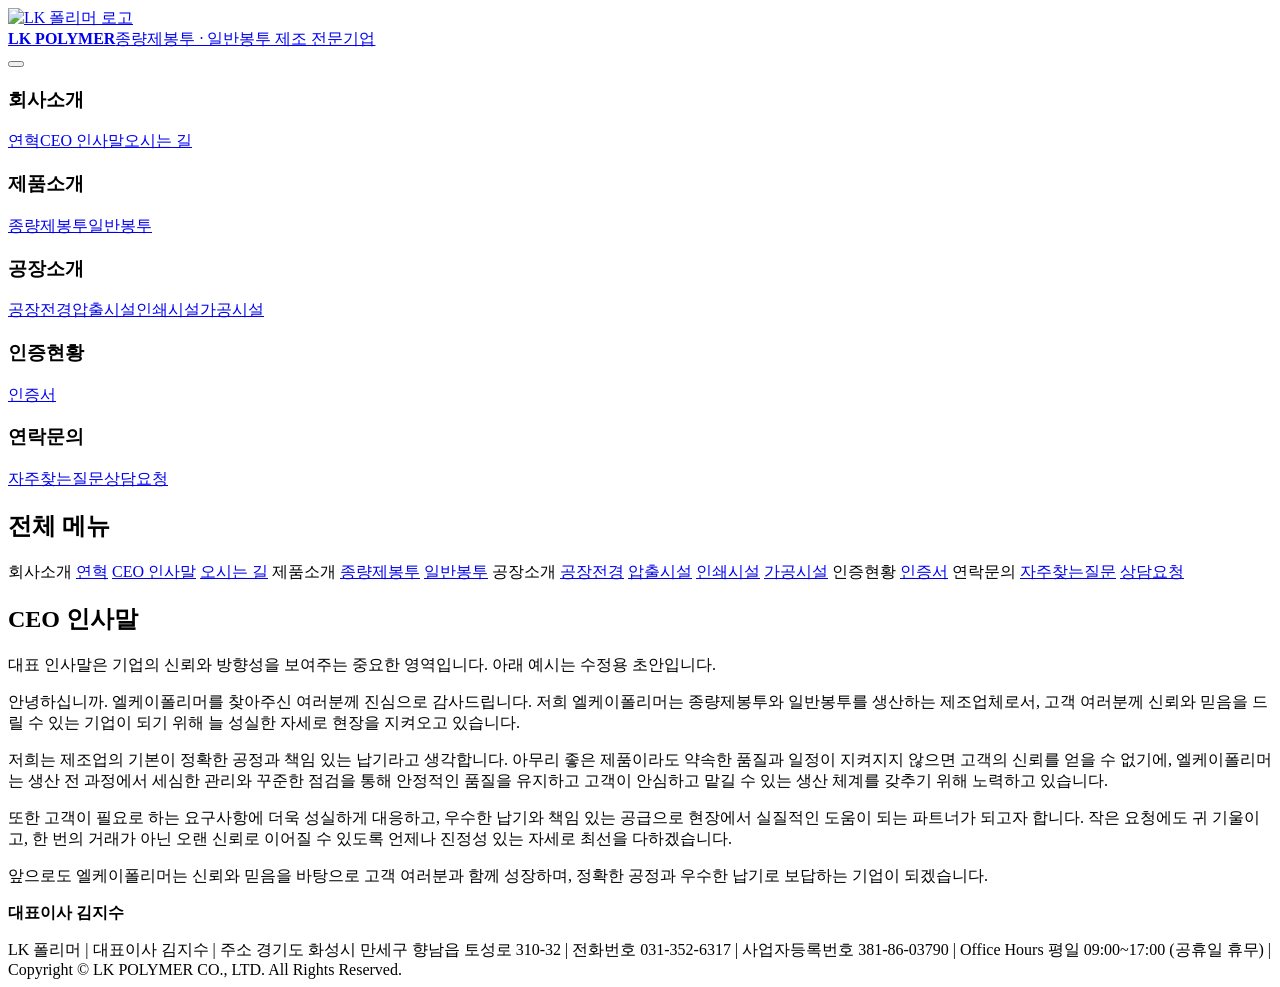
==== about-ceo.html @ d688c59d "Add files via upload" ====
﻿<!DOCTYPE html>
<html lang="ko">
<head>
  <meta charset="UTF-8">
  <meta name="viewport" content="width=device-width, initial-scale=1.0">
  <title>회사소개 - CEO 인사말 | LK 폴리머</title>
  <link rel="stylesheet" href="assets/css/style.css">
</head>
<body data-page="aboutCeo">
  <div class="site-shell">
    <header class="header-wrap">
      <div class="header-inner">
        <a class="brand" href="index.html"><img src="assets/images/logo.png" alt="LK 폴리머 로고"><div class="brand-copy"><strong data-text-key="brandName">LK POLYMER</strong><span data-text-key="brandTagline">종량제봉투 · 일반봉투 제조 전문기업</span></div></a>
        <button class="menu-toggle" type="button" aria-label="전체 메뉴 열기" aria-expanded="false" data-menu-toggle><span></span></button>
      </div>
      <nav class="global-nav" data-global-menu><div class="global-nav-panel"><div class="menu-grid">
        <div class="menu-group"><h3 data-text-key="menuAbout">회사소개</h3><a href="about-history.html" data-text-key="menuAboutHistory">연혁</a><a href="about-ceo.html" data-text-key="menuAboutCeo">CEO 인사말</a><a href="about-location.html" data-text-key="menuAboutLocation">오시는 길</a></div>
        <div class="menu-group"><h3 data-text-key="menuProducts">제품소개</h3><a href="products-paybag.html" data-text-key="menuProductsPaybag">종량제봉투</a><a href="products-general.html" data-text-key="menuProductsGeneral">일반봉투</a></div>
        <div class="menu-group"><h3 data-text-key="menuFactory">공장소개</h3><a href="factory-overview.html" data-text-key="menuFactoryOverview">공장전경</a><a href="factory-extrusion.html" data-text-key="menuFactoryExtrusion">압출시설</a><a href="factory-printing.html" data-text-key="menuFactoryPrinting">인쇄시설</a><a href="factory-processing.html" data-text-key="menuFactoryProcessing">가공시설</a></div>
        <div class="menu-group"><h3 data-text-key="menuCertification">인증현황</h3><a href="certification.html" data-text-key="menuCertificationDoc">인증서</a></div>
        <div class="menu-group"><h3 data-text-key="menuContact">연락문의</h3><a href="contact-faq.html" data-text-key="menuContactFaq">자주찾는질문</a><a href="contact-request.html" data-text-key="menuContactRequest">상담요청</a></div>
      </div></div></nav>
    </header>
    <main class="main-layout">
      <aside class="side-nav">
        <h2>전체 메뉴</h2>
        <span class="side-group-title">회사소개</span>
        <a href="about-history.html">연혁</a>
        <a class="is-active" href="about-ceo.html">CEO 인사말</a>
        <a href="about-location.html">오시는 길</a>
        <span class="side-group-title">제품소개</span>
        <a href="products-paybag.html">종량제봉투</a>
        <a href="products-general.html">일반봉투</a>
        <span class="side-group-title">공장소개</span>
        <a href="factory-overview.html">공장전경</a>
        <a href="factory-extrusion.html">압출시설</a>
        <a href="factory-printing.html">인쇄시설</a>
        <a href="factory-processing.html">가공시설</a>
        <span class="side-group-title">인증현황</span>
        <a href="certification.html">인증서</a>
        <span class="side-group-title">연락문의</span>
        <a href="contact-faq.html">자주찾는질문</a>
        <a href="contact-request.html">상담요청</a>
      </aside>
      <section class="content-panel">
        <h1 data-text-key="title">CEO 인사말</h1>
        <p class="lead" data-text-key="lead">대표 인사말은 기업의 신뢰와 방향성을 보여주는 중요한 영역입니다. 아래 예시는 수정용 초안입니다.</p>
        <div class="section-block">
          <p>
            안녕하십니까. 엘케이폴리머를 찾아주신 여러분께 진심으로 감사드립니다.
            저희 엘케이폴리머는 종량제봉투와 일반봉투를 생산하는 제조업체로서,
            고객 여러분께 신뢰와 믿음을 드릴 수 있는 기업이 되기 위해 늘 성실한 자세로 현장을 지켜오고 있습니다.
          </p>
          <p>
            저희는 제조업의 기본이 정확한 공정과 책임 있는 납기라고 생각합니다.
            아무리 좋은 제품이라도 약속한 품질과 일정이 지켜지지 않으면 고객의 신뢰를 얻을 수 없기에,
            엘케이폴리머는 생산 전 과정에서 세심한 관리와 꾸준한 점검을 통해 안정적인 품질을 유지하고
            고객이 안심하고 맡길 수 있는 생산 체계를 갖추기 위해 노력하고 있습니다.
          </p>
          <p>
            또한 고객이 필요로 하는 요구사항에 더욱 성실하게 대응하고,
            우수한 납기와 책임 있는 공급으로 현장에서 실질적인 도움이 되는 파트너가 되고자 합니다.
            작은 요청에도 귀 기울이고, 한 번의 거래가 아닌 오랜 신뢰로 이어질 수 있도록
            언제나 진정성 있는 자세로 최선을 다하겠습니다.
          </p>
          <p>
            앞으로도 엘케이폴리머는 신뢰와 믿음을 바탕으로 고객 여러분과 함께 성장하며,
            정확한 공정과 우수한 납기로 보답하는 기업이 되겠습니다.
          </p>
          <p><strong>대표이사 김지수</strong></p>
        </div>
      </section>
    </main>
    <footer class="site-footer"><div class="footer-inner"><span data-text-key="footerLine">LK 폴리머 | 대표이사 김지수 | 주소 경기도 화성시 만세구 향남읍 토성로 310-32 | 전화번호 031-352-6317 | 사업자등록번호 381-86-03790 | Office Hours 평일 09:00~17:00 (공휴일 휴무) | Copyright © LK POLYMER CO., LTD. All Rights Reserved.</span></div></footer>
  </div>
  <script src="assets/js/content.js"></script>
  <script src="assets/js/site.js"></script>
</body>
</html>
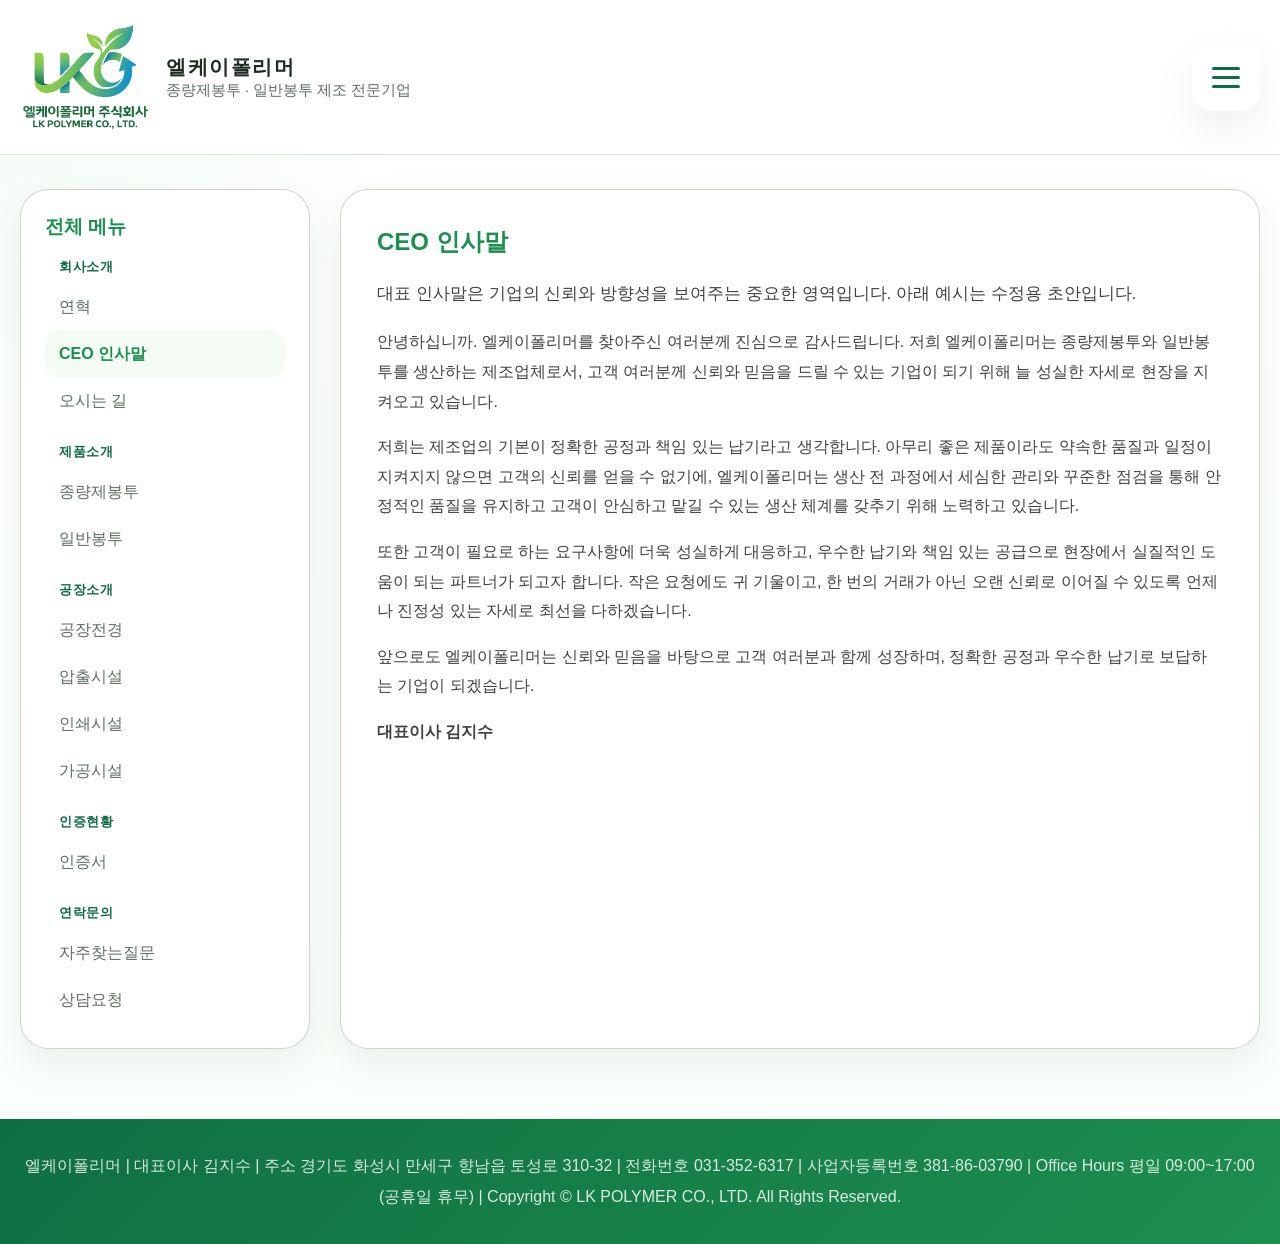
==== commit 13bf0938: "update company name to korean" ====
--- a/about-ceo.html
+++ b/about-ceo.html
@@ -1,4 +1,4 @@
-﻿<!DOCTYPE html>
+<!DOCTYPE html>
 <html lang="ko">
 <head>
   <meta charset="UTF-8">
@@ -10,7 +10,7 @@
   <div class="site-shell">
     <header class="header-wrap">
       <div class="header-inner">
-        <a class="brand" href="index.html"><img src="assets/images/logo.png" alt="LK 폴리머 로고"><div class="brand-copy"><strong data-text-key="brandName">LK POLYMER</strong><span data-text-key="brandTagline">종량제봉투 · 일반봉투 제조 전문기업</span></div></a>
+        <a class="brand" href="index.html"><img src="assets/images/logo.png" alt="LK 폴리머 로고"><div class="brand-copy"><strong data-text-key="brandName">엘케이폴리머</strong><span data-text-key="brandTagline">종량제봉투 · 일반봉투 제조 전문기업</span></div></a>
         <button class="menu-toggle" type="button" aria-label="전체 메뉴 열기" aria-expanded="false" data-menu-toggle><span></span></button>
       </div>
       <nav class="global-nav" data-global-menu><div class="global-nav-panel"><div class="menu-grid">
@@ -71,7 +71,7 @@
         </div>
       </section>
     </main>
-    <footer class="site-footer"><div class="footer-inner"><span data-text-key="footerLine">LK 폴리머 | 대표이사 김지수 | 주소 경기도 화성시 만세구 향남읍 토성로 310-32 | 전화번호 031-352-6317 | 사업자등록번호 381-86-03790 | Office Hours 평일 09:00~17:00 (공휴일 휴무) | Copyright © LK POLYMER CO., LTD. All Rights Reserved.</span></div></footer>
+    <footer class="site-footer"><div class="footer-inner"><span data-text-key="footerLine">엘케이폴리머 | 대표이사 김지수 | 주소 경기도 화성시 만세구 향남읍 토성로 310-32 | 전화번호 031-352-6317 | 사업자등록번호 381-86-03790 | Office Hours 평일 09:00~17:00 (공휴일 휴무) | Copyright © LK POLYMER CO., LTD. All Rights Reserved.</span></div></footer>
   </div>
   <script src="assets/js/content.js"></script>
   <script src="assets/js/site.js"></script>
--- a/assets/css/style.css
+++ b/assets/css/style.css
@@ -0,0 +1,750 @@
+:root {
+  --page-bg: #ffffff;
+  --panel-bg: #ffffff;
+  --panel-soft: #f4fbf4;
+  --text: #1f2b21;
+  --muted: #5c6f61;
+  --line: #d4e7d7;
+  --brand: #4fbf62;
+  --brand-strong: #1d8f4f;
+  --brand-deep: #0b6d43;
+  --accent: #37b0d5;
+  --shadow: 0 18px 40px rgba(28, 87, 49, 0.08);
+  --container: 1300px;
+}
+
+* {
+  box-sizing: border-box;
+}
+
+html {
+  scroll-behavior: smooth;
+}
+
+body {
+  margin: 0;
+  font-family: "Segoe UI", "Noto Sans KR", sans-serif;
+  color: var(--text);
+  background:
+    radial-gradient(circle at top left, rgba(79, 191, 98, 0.08), transparent 24%),
+    linear-gradient(180deg, #ffffff 0%, #fbfffb 100%);
+}
+
+a {
+  color: inherit;
+  text-decoration: none;
+}
+
+img {
+  display: block;
+  max-width: 100%;
+}
+
+button {
+  font: inherit;
+}
+
+.site-shell {
+  min-height: 100vh;
+  display: flex;
+  flex-direction: column;
+}
+
+.header-wrap {
+  position: sticky;
+  top: 0;
+  z-index: 20;
+  backdrop-filter: blur(12px);
+  background: rgba(255, 255, 255, 0.92);
+  border-bottom: 1px solid rgba(212, 231, 215, 0.95);
+}
+
+.header-inner {
+  width: min(calc(100% - 40px), var(--container));
+  margin: 0 auto;
+  display: flex;
+  align-items: center;
+  justify-content: space-between;
+  padding: 22px 0;
+}
+
+.brand {
+  display: inline-flex;
+  align-items: center;
+  gap: 14px;
+}
+
+.brand img {
+  width: 132px;
+  height: auto;
+}
+
+.brand-copy strong {
+  display: block;
+  font-size: 1.25rem;
+  letter-spacing: 0.08em;
+}
+
+.brand-copy span {
+  color: var(--muted);
+  font-size: 0.92rem;
+}
+
+.menu-toggle {
+  border: 0;
+  width: 68px;
+  height: 68px;
+  border-radius: 20px;
+  background: var(--panel-bg);
+  box-shadow: var(--shadow);
+  display: inline-flex;
+  align-items: center;
+  justify-content: center;
+  cursor: pointer;
+}
+
+.menu-toggle span,
+.menu-toggle span::before,
+.menu-toggle span::after {
+  display: block;
+  width: 28px;
+  height: 3px;
+  border-radius: 2px;
+  background: var(--brand-deep);
+  position: relative;
+  transition: transform 0.2s ease, opacity 0.2s ease;
+  content: "";
+}
+
+.menu-toggle span::before {
+  position: absolute;
+  top: -9px;
+}
+
+.menu-toggle span::after {
+  position: absolute;
+  top: 9px;
+}
+
+.menu-toggle[aria-expanded="true"] span {
+  background: transparent;
+}
+
+.menu-toggle[aria-expanded="true"] span::before {
+  transform: translateY(9px) rotate(45deg);
+}
+
+.menu-toggle[aria-expanded="true"] span::after {
+  transform: translateY(-9px) rotate(-45deg);
+}
+
+.global-nav {
+  width: min(calc(100% - 40px), var(--container));
+  margin: 0 auto;
+  max-height: 0;
+  overflow: hidden;
+  transition: max-height 0.28s ease;
+}
+
+.global-nav.is-open {
+  max-height: 480px;
+}
+
+.global-nav-panel {
+  margin: 0 0 22px;
+  padding: 26px 28px;
+  background: rgba(255, 255, 255, 0.96);
+  border: 1px solid var(--line);
+  border-radius: 28px;
+  box-shadow: var(--shadow);
+}
+
+.menu-grid {
+  display: grid;
+  grid-template-columns: repeat(5, minmax(0, 1fr));
+  gap: 24px;
+}
+
+.menu-group h3 {
+  margin: 0 0 12px;
+  color: var(--brand-strong);
+  font-size: 1rem;
+  text-align: center;
+}
+
+.menu-group a {
+  display: block;
+  padding: 8px 0;
+  color: var(--muted);
+  text-align: center;
+}
+
+.hero {
+  width: min(calc(100% - 40px), var(--container));
+  margin: 34px auto 0;
+  padding: 52px;
+  border-radius: 36px;
+  background:
+    linear-gradient(135deg, rgba(7, 47, 27, 0.46), rgba(10, 84, 45, 0.3)),
+    linear-gradient(180deg, rgba(8, 48, 25, 0.08), rgba(8, 48, 25, 0.3)),
+    url("../images/main-hero.jpg");
+  background-size: cover;
+  background-position: center center;
+  background-repeat: no-repeat;
+  color: #ffffff;
+  border: 1px solid rgba(79, 191, 98, 0.14);
+  box-shadow: var(--shadow);
+  position: relative;
+  overflow: hidden;
+  text-align: center;
+}
+
+.hero::after {
+  content: "";
+  position: absolute;
+  inset: auto -80px -100px auto;
+  width: 280px;
+  height: 280px;
+  border-radius: 50%;
+  background: rgba(255, 255, 255, 0.06);
+}
+
+.hero p.eyebrow {
+  margin: 0 0 14px;
+  font-size: 0.92rem;
+  letter-spacing: 0.16em;
+  text-transform: uppercase;
+  color: rgba(232, 255, 236, 0.92);
+  text-shadow: 0 2px 10px rgba(0, 0, 0, 0.3);
+}
+
+.hero h1 {
+  margin: 0;
+  font-size: clamp(2.1rem, 5vw, 4rem);
+  line-height: 1.12;
+  color: #ffffff;
+  text-shadow: 0 4px 22px rgba(0, 0, 0, 0.38);
+}
+
+.hero p.description {
+  max-width: 720px;
+  margin: 22px auto 0;
+  font-size: 1.08rem;
+  line-height: 1.8;
+  color: rgba(255, 255, 255, 0.92);
+  text-shadow: 0 3px 14px rgba(0, 0, 0, 0.32);
+}
+
+.quick-links {
+  display: grid;
+  grid-template-columns: repeat(5, minmax(0, 1fr));
+  gap: 18px;
+  margin-top: 34px;
+  text-align: center;
+}
+
+.quick-links a {
+  padding: 18px 20px;
+  border-radius: 22px;
+  background: rgba(8, 45, 24, 0.22);
+  border: 1px solid rgba(255, 255, 255, 0.18);
+  backdrop-filter: blur(6px);
+}
+
+.quick-links strong {
+  display: block;
+  margin-bottom: 6px;
+  color: #ffffff;
+}
+
+.quick-links span {
+  color: rgba(240, 255, 242, 0.84);
+  font-size: 0.92rem;
+}
+
+.main-layout {
+  width: min(calc(100% - 40px), var(--container));
+  margin: 34px auto 70px;
+  display: grid;
+  grid-template-columns: 290px minmax(0, 1fr);
+  gap: 30px;
+}
+
+.side-nav,
+.content-panel,
+.info-card,
+.stats-card {
+  background: var(--panel-bg);
+  border: 1px solid rgba(215, 208, 196, 0.95);
+  border-radius: 28px;
+  box-shadow: var(--shadow);
+}
+
+.side-nav {
+  padding: 24px;
+  align-self: start;
+  position: sticky;
+  top: 118px;
+}
+
+.side-nav h2 {
+  margin: 0 0 18px;
+  font-size: 1.2rem;
+  color: var(--brand-strong);
+}
+
+.side-nav .side-group-title {
+  display: block;
+  margin: 18px 0 8px;
+  padding: 0 14px;
+  font-size: 0.84rem;
+  font-weight: 800;
+  letter-spacing: 0.04em;
+  color: var(--brand-deep);
+}
+
+.side-nav .side-group-title:first-of-type {
+  margin-top: 0;
+}
+
+.side-nav a {
+  display: block;
+  padding: 13px 14px;
+  border-radius: 16px;
+  color: var(--muted);
+  transition: background 0.2s ease, color 0.2s ease;
+}
+
+.side-nav a:hover,
+.side-nav a.is-active {
+  background: var(--panel-soft);
+  color: var(--brand-strong);
+  font-weight: 700;
+}
+
+.content-panel {
+  padding: 36px;
+}
+
+.content-panel h1,
+.content-panel h2,
+.content-panel h3 {
+  margin-top: 0;
+  color: var(--brand-strong);
+}
+
+.content-panel p,
+.content-panel li {
+  line-height: 1.85;
+  color: #414141;
+}
+
+.content-panel ul {
+  padding-left: 20px;
+}
+
+.lead {
+  font-size: 1.08rem;
+  color: var(--muted);
+}
+
+.section-block + .section-block {
+  margin-top: 28px;
+  padding-top: 28px;
+  border-top: 1px solid var(--line);
+}
+
+.feature-grid,
+.card-grid,
+.certificate-grid,
+.faq-grid {
+  display: grid;
+  grid-template-columns: repeat(2, minmax(0, 1fr));
+  gap: 18px;
+}
+
+.card-grid.columns-3 {
+  grid-template-columns: repeat(3, minmax(0, 1fr));
+}
+
+.info-card,
+.stats-card {
+  padding: 22px;
+}
+
+.info-card h3,
+.stats-card h3 {
+  margin-bottom: 10px;
+}
+
+.stats-band {
+  display: grid;
+  grid-template-columns: repeat(3, minmax(0, 1fr));
+  gap: 18px;
+  margin-top: 24px;
+}
+
+.stats-card strong {
+  display: block;
+  font-size: 2rem;
+  color: var(--brand);
+}
+
+.timeline {
+  position: relative;
+  margin: 0;
+  padding: 0 0 0 20px;
+  list-style: none;
+}
+
+.timeline::before {
+  content: "";
+  position: absolute;
+  left: 3px;
+  top: 0;
+  bottom: 0;
+  width: 2px;
+  background: var(--line);
+}
+
+.timeline li {
+  position: relative;
+  margin-bottom: 18px;
+  padding-left: 20px;
+}
+
+.timeline li::before {
+  content: "";
+  position: absolute;
+  left: -22px;
+  top: 10px;
+  width: 12px;
+  height: 12px;
+  border-radius: 50%;
+  background: var(--accent);
+  border: 3px solid #fff;
+  box-shadow: 0 0 0 1px rgba(217, 143, 57, 0.3);
+}
+
+.certificate-item {
+  padding: 20px;
+  border-radius: 22px;
+  background: var(--panel-soft);
+  border: 1px solid var(--line);
+}
+
+.certificate-item img {
+  width: 100%;
+  border-radius: 16px;
+  border: 1px solid rgba(29, 143, 79, 0.16);
+  background: #ffffff;
+}
+
+.certificate-item h3 {
+  margin: 14px 0 0;
+  text-align: center;
+  font-size: 1rem;
+}
+
+.faq-item {
+  padding: 22px;
+  border-radius: 22px;
+  background: var(--panel-soft);
+}
+
+.contact-form {
+  display: grid;
+  gap: 16px;
+}
+
+.contact-form label {
+  display: grid;
+  gap: 8px;
+  color: var(--brand-strong);
+  font-weight: 600;
+}
+
+.contact-form input,
+.contact-form textarea,
+.contact-form select {
+  width: 100%;
+  border: 1px solid var(--line);
+  border-radius: 16px;
+  padding: 14px 16px;
+  background: #fff;
+  font: inherit;
+  color: var(--text);
+}
+
+.contact-form textarea {
+  min-height: 180px;
+  resize: vertical;
+}
+
+.button {
+  width: fit-content;
+  border: 0;
+  border-radius: 999px;
+  padding: 14px 22px;
+  background: linear-gradient(135deg, var(--brand), var(--brand-strong));
+  color: #fff;
+  cursor: pointer;
+}
+
+.mini-banner {
+  padding: 22px 24px;
+  border-radius: 24px;
+  background: linear-gradient(135deg, rgba(79, 191, 98, 0.1), rgba(55, 176, 213, 0.08));
+  border: 1px solid rgba(79, 191, 98, 0.16);
+}
+
+.map-embed {
+  margin-top: 24px;
+  overflow: hidden;
+  border-radius: 24px;
+  border: 1px solid rgba(79, 191, 98, 0.16);
+  box-shadow: var(--shadow);
+}
+
+.map-embed iframe {
+  display: block;
+  width: 100%;
+  height: 420px;
+  border: 0;
+}
+
+.map-links {
+  margin-top: 18px;
+  text-align: center;
+}
+
+.link-button {
+  display: inline-flex;
+  align-items: center;
+  justify-content: center;
+  padding: 13px 22px;
+  border-radius: 999px;
+  background: linear-gradient(135deg, var(--brand), var(--brand-strong));
+  color: #ffffff;
+  font-weight: 700;
+  box-shadow: var(--shadow);
+}
+
+.product-gallery {
+  display: grid;
+  gap: 18px;
+  margin-top: 28px;
+}
+
+.product-gallery-main {
+  overflow: hidden;
+  border-radius: 28px;
+  border: 1px solid rgba(79, 191, 98, 0.16);
+  background: #f8fbf8;
+  box-shadow: var(--shadow);
+}
+
+.product-gallery-main img {
+  display: block;
+  width: 100%;
+  height: 520px;
+  object-fit: cover;
+}
+
+.product-gallery-thumbs {
+  display: grid;
+  grid-template-columns: repeat(3, minmax(0, 1fr));
+  gap: 14px;
+}
+
+.gallery-thumb {
+  padding: 0;
+  border: 2px solid transparent;
+  border-radius: 20px;
+  overflow: hidden;
+  background: #ffffff;
+  cursor: pointer;
+  box-shadow: var(--shadow);
+}
+
+.gallery-thumb.is-active {
+  border-color: var(--brand-strong);
+}
+
+.gallery-thumb img {
+  display: block;
+  width: 100%;
+  height: 140px;
+  object-fit: cover;
+}
+
+.site-footer {
+  margin-top: auto;
+  background: linear-gradient(135deg, #0f6f43, #1d8f4f);
+  color: rgba(255, 255, 255, 0.84);
+}
+
+.footer-inner {
+  width: min(calc(100% - 40px), var(--container));
+  margin: 0 auto;
+  padding: 32px 0;
+  text-align: center;
+  line-height: 1.9;
+  word-break: keep-all;
+}
+
+@media (max-width: 1100px) {
+  .menu-grid,
+  .quick-links,
+  .card-grid.columns-3,
+  .stats-band {
+    grid-template-columns: repeat(2, minmax(0, 1fr));
+  }
+
+  .main-layout {
+    grid-template-columns: 1fr;
+  }
+
+  .side-nav {
+    position: static;
+  }
+}
+
+@media (max-width: 760px) {
+  .header-inner,
+  .hero,
+  .main-layout,
+  .footer-inner,
+  .global-nav {
+    width: min(calc(100% - 24px), var(--container));
+  }
+
+  .header-inner {
+    gap: 12px;
+    padding: 14px 0;
+  }
+
+  .brand {
+    min-width: 0;
+    gap: 10px;
+  }
+
+  .brand-copy {
+    min-width: 0;
+  }
+
+  .brand-copy strong {
+    font-size: 1rem;
+    letter-spacing: 0.12em;
+    line-height: 1.45;
+  }
+
+  .menu-toggle {
+    flex: 0 0 54px;
+    width: 54px;
+    height: 54px;
+    border-radius: 18px;
+  }
+
+  .menu-toggle span,
+  .menu-toggle span::before,
+  .menu-toggle span::after {
+    width: 24px;
+  }
+
+  .global-nav.is-open {
+    max-height: calc(100vh - 96px);
+    overflow-y: auto;
+  }
+
+  .hero,
+  .content-panel,
+  .global-nav-panel {
+    padding: 22px 18px;
+    border-radius: 24px;
+  }
+
+  .global-nav-panel {
+    margin-bottom: 14px;
+  }
+
+  .side-nav {
+    display: none;
+  }
+
+  .quick-links,
+  .menu-grid,
+  .feature-grid,
+  .card-grid,
+  .certificate-grid,
+  .faq-grid,
+  .stats-band,
+  .product-gallery-thumbs {
+    grid-template-columns: 1fr;
+  }
+
+  .menu-grid {
+    gap: 18px;
+  }
+
+  .menu-group h3 {
+    margin-bottom: 8px;
+    font-size: 0.98rem;
+  }
+
+  .menu-group a {
+    padding: 6px 0;
+    font-size: 0.95rem;
+  }
+
+  .hero {
+    margin-top: 22px;
+  }
+
+  .hero h1 {
+    font-size: clamp(1.9rem, 10vw, 2.8rem);
+  }
+
+  .hero p.description,
+  .content-panel p,
+  .content-panel li {
+    font-size: 0.98rem;
+    line-height: 1.75;
+  }
+
+  .content-panel h1 {
+    font-size: clamp(2rem, 9vw, 2.6rem);
+  }
+
+  .product-gallery-main img,
+  .gallery-thumb img {
+    height: auto;
+  }
+
+  .brand-copy span {
+    display: none;
+  }
+
+  .brand img {
+    width: 92px;
+  }
+
+  .footer-inner {
+    font-size: 0.92rem;
+  }
+}
+
+@media (max-width: 390px) {
+  .brand-copy strong {
+    font-size: 0.9rem;
+    letter-spacing: 0.1em;
+  }
+
+  .brand img {
+    width: 82px;
+  }
+
+  .content-panel {
+    padding: 20px 16px;
+  }
+}
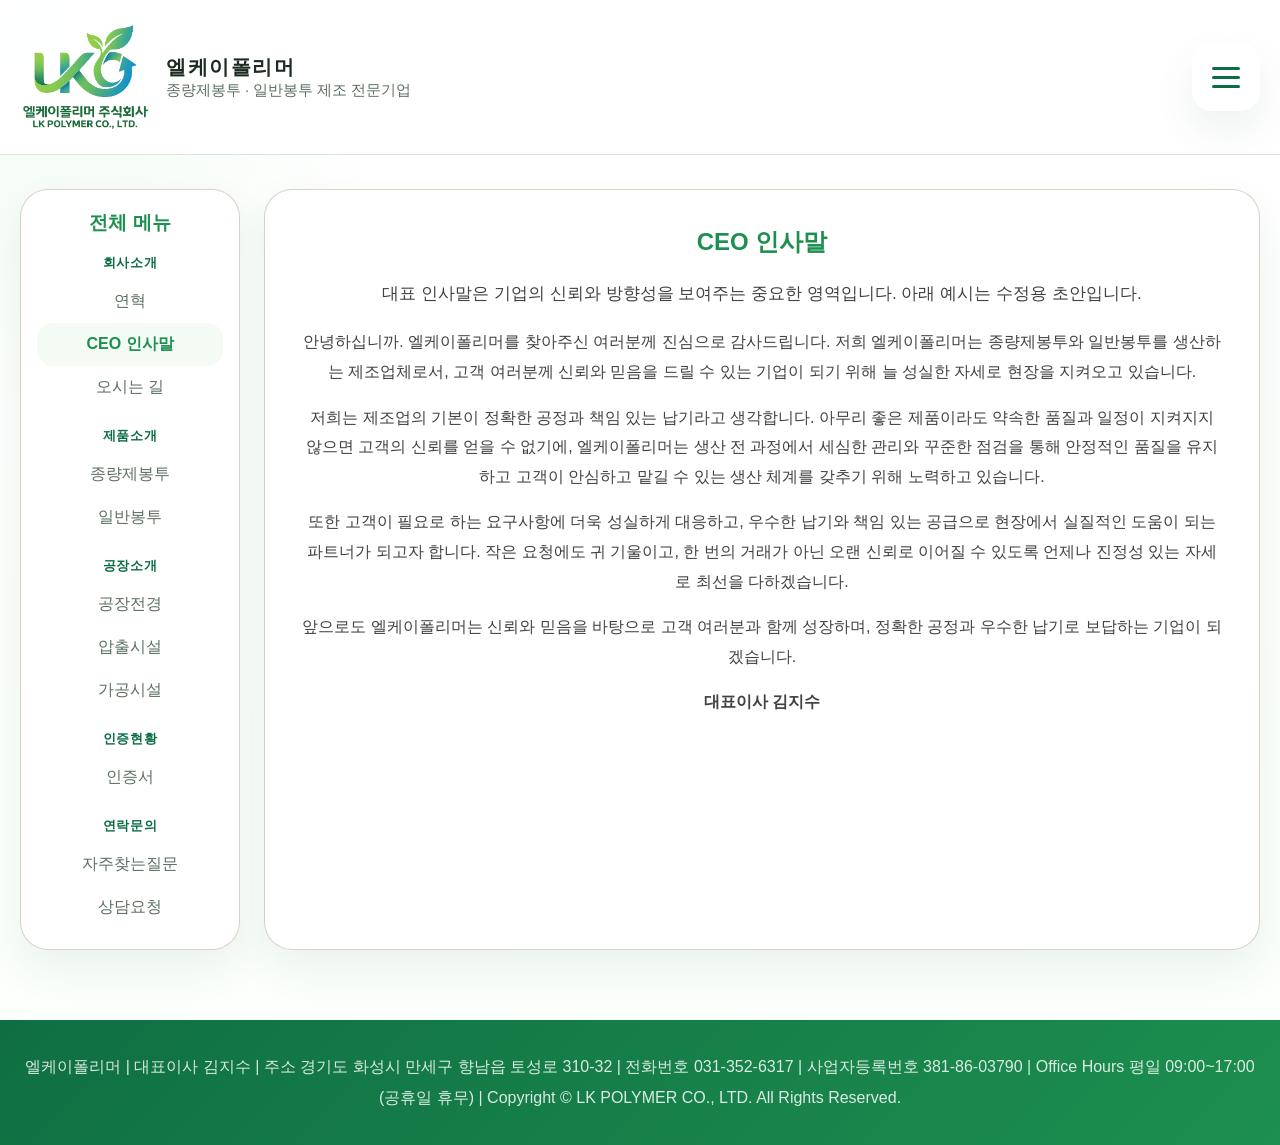
==== commit f94bf757: "1" ====
--- a/about-ceo.html
+++ b/about-ceo.html
@@ -16,7 +16,7 @@
       <nav class="global-nav" data-global-menu><div class="global-nav-panel"><div class="menu-grid">
         <div class="menu-group"><h3 data-text-key="menuAbout">회사소개</h3><a href="about-history.html" data-text-key="menuAboutHistory">연혁</a><a href="about-ceo.html" data-text-key="menuAboutCeo">CEO 인사말</a><a href="about-location.html" data-text-key="menuAboutLocation">오시는 길</a></div>
         <div class="menu-group"><h3 data-text-key="menuProducts">제품소개</h3><a href="products-paybag.html" data-text-key="menuProductsPaybag">종량제봉투</a><a href="products-general.html" data-text-key="menuProductsGeneral">일반봉투</a></div>
-        <div class="menu-group"><h3 data-text-key="menuFactory">공장소개</h3><a href="factory-overview.html" data-text-key="menuFactoryOverview">공장전경</a><a href="factory-extrusion.html" data-text-key="menuFactoryExtrusion">압출시설</a><a href="factory-printing.html" data-text-key="menuFactoryPrinting">인쇄시설</a><a href="factory-processing.html" data-text-key="menuFactoryProcessing">가공시설</a></div>
+        <div class="menu-group"><h3 data-text-key="menuFactory">공장소개</h3><a href="factory-overview.html" data-text-key="menuFactoryOverview">공장전경</a><a href="factory-extrusion.html" data-text-key="menuFactoryExtrusion">압출시설</a><a href="factory-processing.html" data-text-key="menuFactoryProcessing">가공시설</a></div>
         <div class="menu-group"><h3 data-text-key="menuCertification">인증현황</h3><a href="certification.html" data-text-key="menuCertificationDoc">인증서</a></div>
         <div class="menu-group"><h3 data-text-key="menuContact">연락문의</h3><a href="contact-faq.html" data-text-key="menuContactFaq">자주찾는질문</a><a href="contact-request.html" data-text-key="menuContactRequest">상담요청</a></div>
       </div></div></nav>
@@ -34,7 +34,6 @@
         <span class="side-group-title">공장소개</span>
         <a href="factory-overview.html">공장전경</a>
         <a href="factory-extrusion.html">압출시설</a>
-        <a href="factory-printing.html">인쇄시설</a>
         <a href="factory-processing.html">가공시설</a>
         <span class="side-group-title">인증현황</span>
         <a href="certification.html">인증서</a>
--- a/assets/css/style.css
+++ b/assets/css/style.css
@@ -266,8 +266,8 @@
   width: min(calc(100% - 40px), var(--container));
   margin: 34px auto 70px;
   display: grid;
-  grid-template-columns: 290px minmax(0, 1fr);
-  gap: 30px;
+  grid-template-columns: 220px minmax(0, 1fr);
+  gap: 24px;
 }
 
 .side-nav,
@@ -281,10 +281,11 @@
 }
 
 .side-nav {
-  padding: 24px;
+  padding: 20px 16px;
   align-self: start;
   position: sticky;
   top: 118px;
+  text-align: center;
 }
 
 .side-nav h2 {
@@ -296,7 +297,7 @@
 .side-nav .side-group-title {
   display: block;
   margin: 18px 0 8px;
-  padding: 0 14px;
+  padding: 0;
   font-size: 0.84rem;
   font-weight: 800;
   letter-spacing: 0.04em;
@@ -309,7 +310,7 @@
 
 .side-nav a {
   display: block;
-  padding: 13px 14px;
+  padding: 11px 10px;
   border-radius: 16px;
   color: var(--muted);
   transition: background 0.2s ease, color 0.2s ease;
@@ -324,6 +325,7 @@
 
 .content-panel {
   padding: 36px;
+  text-align: center;
 }
 
 .content-panel h1,
@@ -340,7 +342,8 @@
 }
 
 .content-panel ul {
-  padding-left: 20px;
+  padding-left: 0;
+  list-style-position: inside;
 }
 
 .lead {
@@ -370,6 +373,7 @@
 .info-card,
 .stats-card {
   padding: 22px;
+  text-align: center;
 }
 
 .info-card h3,
@@ -392,38 +396,34 @@
 
 .timeline {
   position: relative;
-  margin: 0;
-  padding: 0 0 0 20px;
+  max-width: 560px;
+  margin: 0 auto;
+  padding: 0;
   list-style: none;
+  text-align: center;
 }
 
 .timeline::before {
-  content: "";
-  position: absolute;
-  left: 3px;
-  top: 0;
-  bottom: 0;
-  width: 2px;
-  background: var(--line);
+  display: none;
 }
 
 .timeline li {
   position: relative;
   margin-bottom: 18px;
-  padding-left: 20px;
+  padding: 0;
 }
 
 .timeline li::before {
   content: "";
-  position: absolute;
-  left: -22px;
-  top: 10px;
+  display: inline-block;
   width: 12px;
   height: 12px;
+  margin-right: 10px;
   border-radius: 50%;
   background: var(--accent);
   border: 3px solid #fff;
   box-shadow: 0 0 0 1px rgba(217, 143, 57, 0.3);
+  vertical-align: middle;
 }
 
 .certificate-item {
@@ -431,6 +431,7 @@
   border-radius: 22px;
   background: var(--panel-soft);
   border: 1px solid var(--line);
+  text-align: center;
 }
 
 .certificate-item img {
@@ -446,10 +447,45 @@
   font-size: 1rem;
 }
 
+.certificate-status {
+  display: grid;
+  place-items: center;
+  min-height: 150px;
+  border-radius: 18px;
+  border: 1px dashed rgba(29, 143, 79, 0.36);
+  background:
+    radial-gradient(circle at top, rgba(79, 191, 98, 0.14), transparent 55%),
+    #ffffff;
+  color: var(--brand-strong);
+  font-size: 1.35rem;
+  font-weight: 800;
+}
+
+.certificate-status.is-issued {
+  border-style: solid;
+  background:
+    radial-gradient(circle at top, rgba(255, 255, 255, 0.18), transparent 58%),
+    linear-gradient(135deg, var(--brand), var(--brand-strong));
+  color: #ffffff;
+}
+
+.certificate-item .button {
+  display: inline-flex;
+  margin-top: 14px;
+  padding: 11px 18px;
+  font-size: 0.92rem;
+  font-weight: 700;
+}
+
+.certificate-item p {
+  margin: 10px auto 0;
+}
+
 .faq-item {
   padding: 22px;
   border-radius: 22px;
   background: var(--panel-soft);
+  text-align: center;
 }
 
 .contact-form {
@@ -462,6 +498,7 @@
   gap: 8px;
   color: var(--brand-strong);
   font-weight: 600;
+  text-align: center;
 }
 
 .contact-form input,
@@ -474,6 +511,7 @@
   background: #fff;
   font: inherit;
   color: var(--text);
+  text-align: center;
 }
 
 .contact-form textarea {
@@ -483,6 +521,7 @@
 
 .button {
   width: fit-content;
+  margin: 0 auto;
   border: 0;
   border-radius: 999px;
   padding: 14px 22px;
@@ -496,6 +535,7 @@
   border-radius: 24px;
   background: linear-gradient(135deg, rgba(79, 191, 98, 0.1), rgba(55, 176, 213, 0.08));
   border: 1px solid rgba(79, 191, 98, 0.16);
+  text-align: center;
 }
 
 .map-embed {
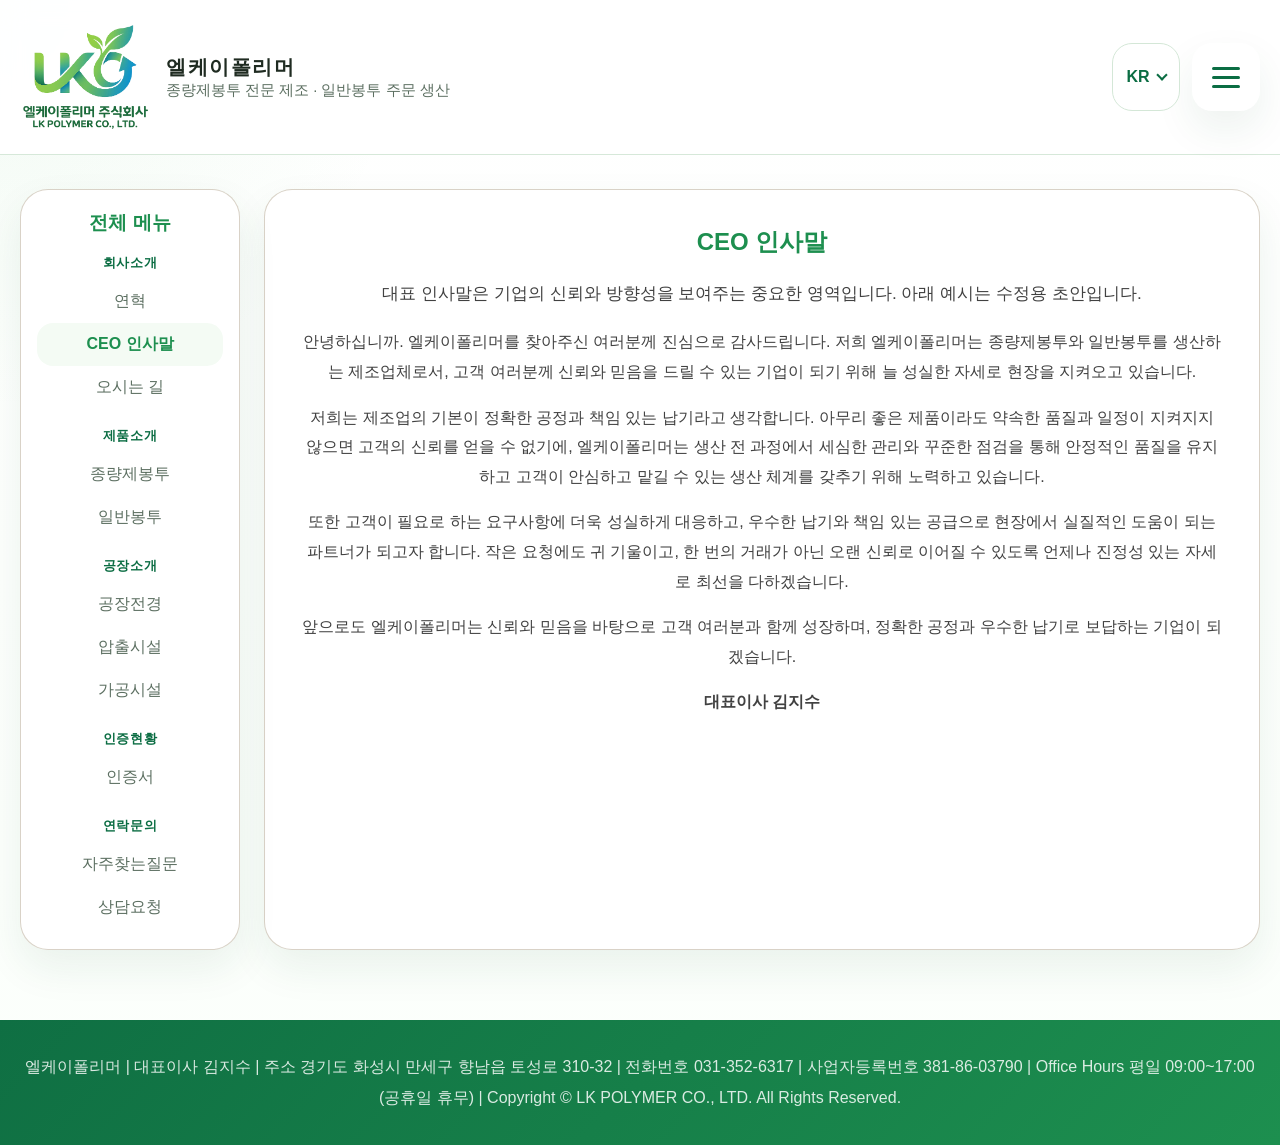
==== commit 7dd8d157: "1" ====
--- a/about-ceo.html
+++ b/about-ceo.html
@@ -4,14 +4,26 @@
   <meta charset="UTF-8">
   <meta name="viewport" content="width=device-width, initial-scale=1.0">
   <title>회사소개 - CEO 인사말 | LK 폴리머</title>
-  <link rel="stylesheet" href="assets/css/style.css">
+  <link rel="stylesheet" href="assets/css/style.css?v=20261013-i18n">
 </head>
 <body data-page="aboutCeo">
   <div class="site-shell">
     <header class="header-wrap">
       <div class="header-inner">
         <a class="brand" href="index.html"><img src="assets/images/logo.png" alt="LK 폴리머 로고"><div class="brand-copy"><strong data-text-key="brandName">엘케이폴리머</strong><span data-text-key="brandTagline">종량제봉투 · 일반봉투 제조 전문기업</span></div></a>
-        <button class="menu-toggle" type="button" aria-label="전체 메뉴 열기" aria-expanded="false" data-menu-toggle><span></span></button>
+        <div class="header-actions">
+          <div class="language-picker" data-language-picker>
+            <button class="language-toggle" type="button" data-language-toggle aria-label="언어 선택 (KR)" aria-expanded="false" aria-controls="language-options">
+              <span data-current-language>KR</span>
+            </button>
+            <div class="language-options" id="language-options" data-language-options role="group" aria-label="언어 선택" hidden>
+              <button type="button" data-language="ko" lang="ko" aria-pressed="true"><strong>KR</strong><span>한국어</span></button>
+              <button type="button" data-language="en" lang="en" aria-pressed="false"><strong>EN</strong><span>English</span></button>
+              <button type="button" data-language="ja" lang="ja" aria-pressed="false"><strong>JP</strong><span>日本語</span></button>
+            </div>
+          </div>
+          <button class="menu-toggle" type="button" aria-label="전체 메뉴 열기" aria-expanded="false" data-menu-toggle><span></span></button>
+        </div>
       </div>
       <nav class="global-nav" data-global-menu><div class="global-nav-panel"><div class="menu-grid">
         <div class="menu-group"><h3 data-text-key="menuAbout">회사소개</h3><a href="about-history.html" data-text-key="menuAboutHistory">연혁</a><a href="about-ceo.html" data-text-key="menuAboutCeo">CEO 인사말</a><a href="about-location.html" data-text-key="menuAboutLocation">오시는 길</a></div>
@@ -73,7 +85,9 @@
     <footer class="site-footer"><div class="footer-inner"><span data-text-key="footerLine">엘케이폴리머 | 대표이사 김지수 | 주소 경기도 화성시 만세구 향남읍 토성로 310-32 | 전화번호 031-352-6317 | 사업자등록번호 381-86-03790 | Office Hours 평일 09:00~17:00 (공휴일 휴무) | Copyright © LK POLYMER CO., LTD. All Rights Reserved.</span></div></footer>
   </div>
   <script src="assets/js/content.js"></script>
-  <script src="assets/js/site.js"></script>
+  <script src="assets/js/translations.js?v=20261013"></script>
+  <script src="assets/js/i18n.js?v=20261013"></script>
+  <script src="assets/js/site.js?v=20261013"></script>
 </body>
 </html>
 
--- a/assets/css/style.css
+++ b/assets/css/style.css
@@ -66,12 +66,116 @@
   align-items: center;
   justify-content: space-between;
   padding: 22px 0;
+  gap: 20px;
 }
 
 .brand {
   display: inline-flex;
   align-items: center;
   gap: 14px;
+  min-width: 0;
+}
+
+.brand-copy {
+  min-width: 0;
+}
+
+.brand-copy strong {
+  overflow-wrap: anywhere;
+}
+
+.header-actions {
+  display: flex;
+  align-items: center;
+  gap: 12px;
+  flex-shrink: 0;
+}
+
+.language-picker {
+  position: relative;
+}
+
+.language-toggle {
+  display: inline-flex;
+  align-items: center;
+  justify-content: center;
+  gap: 8px;
+  width: 68px;
+  height: 68px;
+  border: 1px solid var(--line);
+  border-radius: 20px;
+  background: var(--panel-bg);
+  color: var(--brand-deep);
+  font-weight: 700;
+  cursor: pointer;
+}
+
+.language-toggle::after {
+  content: "";
+  width: 6px;
+  height: 6px;
+  border-right: 2px solid currentColor;
+  border-bottom: 2px solid currentColor;
+  transform: translateY(-2px) rotate(45deg);
+}
+
+.language-options {
+  position: absolute;
+  right: 0;
+  top: calc(100% + 8px);
+  z-index: 30;
+  min-width: 152px;
+  padding: 6px;
+  border: 1px solid var(--line);
+  border-radius: 16px;
+  background: #ffffff;
+  box-shadow: var(--shadow);
+}
+
+.language-options[hidden] {
+  display: none;
+}
+
+.language-options button {
+  display: flex;
+  align-items: center;
+  gap: 12px;
+  width: 100%;
+  min-height: 44px;
+  padding: 10px 12px;
+  border: 0;
+  border-radius: 10px;
+  background: transparent;
+  color: var(--text);
+  text-align: left;
+  cursor: pointer;
+}
+
+.language-options button[aria-pressed="true"],
+.language-options button:hover {
+  background: var(--panel-soft);
+  color: var(--brand-deep);
+}
+
+.language-toggle:focus-visible,
+.language-options button:focus-visible {
+  outline: 2px solid var(--brand-strong);
+  outline-offset: 3px;
+}
+
+html[lang="en"] .content-panel,
+html[lang="en"] .menu-group,
+html[lang="en"] .side-nav {
+  overflow-wrap: anywhere;
+}
+
+html[lang="ja"] body {
+  font-family: "Yu Gothic", "Noto Sans JP", sans-serif;
+  line-break: strict;
+}
+
+html[lang="ja"] .footer-inner {
+  word-break: normal;
 }
 
 .brand img {
@@ -147,7 +251,8 @@
 }
 
 .global-nav.is-open {
-  max-height: 480px;
+  max-height: min(640px, calc(100vh - 120px));
+  overflow-y: auto;
 }
 
 .global-nav-panel {
@@ -237,7 +342,7 @@
 
 .quick-links {
   display: grid;
-  grid-template-columns: repeat(5, minmax(0, 1fr));
+  grid-template-columns: 1.35fr repeat(3, minmax(0, 1fr));
   gap: 18px;
   margin-top: 34px;
   text-align: center;
@@ -262,12 +367,79 @@
   font-size: 0.92rem;
 }
 
+.quick-links a.is-primary {
+  background: rgba(255, 255, 255, 0.94);
+  border-color: rgba(255, 255, 255, 0.82);
+  box-shadow: 0 14px 34px rgba(5, 42, 22, 0.22);
+}
+
+.quick-links a.is-primary strong {
+  color: var(--brand-strong);
+}
+
+.quick-links a.is-primary span {
+  color: #3f5d4a;
+}
+
 .main-layout {
   width: min(calc(100% - 40px), var(--container));
   margin: 34px auto 70px;
   display: grid;
   grid-template-columns: 220px minmax(0, 1fr);
   gap: 24px;
+}
+
+.paybag-focus {
+  display: grid;
+  grid-template-columns: minmax(0, 1.15fr) minmax(280px, 0.85fr);
+  gap: 26px;
+  align-items: stretch;
+}
+
+.paybag-focus-media {
+  min-height: 360px;
+  overflow: hidden;
+  border-radius: 24px;
+  box-shadow: var(--shadow);
+}
+
+.paybag-focus-media img {
+  display: block;
+  width: 100%;
+  height: 100%;
+  object-fit: cover;
+}
+
+.paybag-focus-copy {
+  display: flex;
+  flex-direction: column;
+  align-items: center;
+  justify-content: center;
+  padding: 26px 18px;
+  border-radius: 24px;
+  background: linear-gradient(145deg, rgba(79, 191, 98, 0.11), rgba(55, 176, 213, 0.08));
+  border: 1px solid rgba(29, 143, 79, 0.16);
+  text-align: center;
+}
+
+.paybag-focus-copy .focus-eyebrow {
+  margin: 0 0 10px;
+  color: var(--brand-strong);
+  font-size: 0.8rem;
+  font-weight: 800;
+  letter-spacing: 0.16em;
+}
+
+.paybag-focus-copy h2 {
+  margin-bottom: 12px;
+}
+
+.focus-actions {
+  display: flex;
+  flex-wrap: wrap;
+  justify-content: center;
+  gap: 10px;
+  margin-top: 18px;
 }
 
 .side-nav,
@@ -360,14 +532,27 @@
 .feature-grid,
 .card-grid,
 .certificate-grid,
-.faq-grid {
-  display: grid;
-  grid-template-columns: repeat(2, minmax(0, 1fr));
+.faq-grid,
+.stats-band {
+  --card-width: calc((100% - 18px) / 2);
+  display: flex;
+  flex-wrap: wrap;
+  justify-content: center;
   gap: 18px;
 }
 
-.card-grid.columns-3 {
-  grid-template-columns: repeat(3, minmax(0, 1fr));
+.feature-grid > *,
+.card-grid > *,
+.certificate-grid > *,
+.faq-grid > *,
+.stats-band > * {
+  flex: 0 0 var(--card-width);
+  min-width: 0;
+}
+
+.card-grid.columns-3,
+.stats-band {
+  --card-width: calc((100% - 36px) / 3);
 }
 
 .info-card,
@@ -382,9 +567,6 @@
 }
 
 .stats-band {
-  display: grid;
-  grid-template-columns: repeat(3, minmax(0, 1fr));
-  gap: 18px;
   margin-top: 24px;
 }
 
@@ -427,6 +609,8 @@
 }
 
 .certificate-item {
+  display: flex;
+  flex-direction: column;
   padding: 20px;
   border-radius: 22px;
   background: var(--panel-soft);
@@ -434,11 +618,25 @@
   text-align: center;
 }
 
-.certificate-item img {
-  width: 100%;
+.certificate-preview {
+  display: block;
+  aspect-ratio: 210 / 297;
+  overflow: hidden;
   border-radius: 16px;
   border: 1px solid rgba(29, 143, 79, 0.16);
   background: #ffffff;
+}
+
+.certificate-preview img {
+  display: block;
+  width: 100%;
+  height: 100%;
+  object-fit: contain;
+  transition: transform 0.25s ease;
+}
+
+.certificate-preview:hover img {
+  transform: scale(1.025);
 }
 
 .certificate-item h3 {
@@ -461,17 +659,9 @@
   font-weight: 800;
 }
 
-.certificate-status.is-issued {
-  border-style: solid;
-  background:
-    radial-gradient(circle at top, rgba(255, 255, 255, 0.18), transparent 58%),
-    linear-gradient(135deg, var(--brand), var(--brand-strong));
-  color: #ffffff;
-}
-
 .certificate-item .button {
   display: inline-flex;
-  margin-top: 14px;
+  margin: 14px auto 0;
   padding: 11px 18px;
   font-size: 0.92rem;
   font-weight: 700;
@@ -488,38 +678,40 @@
   text-align: center;
 }
 
-.contact-form {
-  display: grid;
-  gap: 16px;
-}
-
-.contact-form label {
-  display: grid;
-  gap: 8px;
+.contact-methods .info-card {
+  display: flex;
+  flex-direction: column;
+  align-items: center;
+  min-width: 0;
+}
+
+.contact-methods h2 {
+  margin: 0 0 12px;
+  font-size: 1.25rem;
+}
+
+.contact-value {
+  max-width: 100%;
   color: var(--brand-strong);
-  font-weight: 600;
-  text-align: center;
-}
-
-.contact-form input,
-.contact-form textarea,
-.contact-form select {
-  width: 100%;
-  border: 1px solid var(--line);
-  border-radius: 16px;
-  padding: 14px 16px;
-  background: #fff;
-  font: inherit;
-  color: var(--text);
-  text-align: center;
-}
-
-.contact-form textarea {
-  min-height: 180px;
-  resize: vertical;
+  font-size: clamp(1.05rem, 2vw, 1.45rem);
+  font-weight: 700;
+  overflow-wrap: anywhere;
+}
+
+.contact-methods p {
+  flex: 1;
+  color: var(--muted);
+}
+
+.contact-methods a:focus-visible {
+  outline: 2px solid var(--brand-strong);
+  outline-offset: 4px;
 }
 
 .button {
+  display: inline-flex;
+  align-items: center;
+  justify-content: center;
   width: fit-content;
   margin: 0 auto;
   border: 0;
@@ -528,6 +720,12 @@
   background: linear-gradient(135deg, var(--brand), var(--brand-strong));
   color: #fff;
   cursor: pointer;
+}
+
+.button.button-outline {
+  border: 1px solid rgba(29, 143, 79, 0.28);
+  background: #ffffff;
+  color: var(--brand-strong);
 }
 
 .mini-banner {
@@ -635,13 +833,20 @@
 
 @media (max-width: 1100px) {
   .menu-grid,
-  .quick-links,
+  .quick-links {
+    grid-template-columns: repeat(2, minmax(0, 1fr));
+  }
+
   .card-grid.columns-3,
   .stats-band {
-    grid-template-columns: repeat(2, minmax(0, 1fr));
+    --card-width: calc((100% - 18px) / 2);
   }
 
   .main-layout {
+    grid-template-columns: 1fr;
+  }
+
+  .paybag-focus {
     grid-template-columns: 1fr;
   }
 
@@ -664,6 +869,18 @@
     padding: 14px 0;
   }
 
+  .header-actions {
+    gap: 8px;
+  }
+
+  .language-toggle {
+    width: 52px;
+    height: 54px;
+    gap: 6px;
+    border-radius: 18px;
+    font-size: 0.85rem;
+  }
+
   .brand {
     min-width: 0;
     gap: 10px;
@@ -675,7 +892,7 @@
 
   .brand-copy strong {
     font-size: 1rem;
-    letter-spacing: 0.12em;
+    letter-spacing: 0.02em;
     line-height: 1.45;
   }
 
@@ -713,14 +930,17 @@
   }
 
   .quick-links,
-  .menu-grid,
+  .menu-grid {
+    grid-template-columns: 1fr;
+  }
+
   .feature-grid,
   .card-grid,
+  .card-grid.columns-3,
   .certificate-grid,
   .faq-grid,
-  .stats-band,
-  .product-gallery-thumbs {
-    grid-template-columns: 1fr;
+  .stats-band {
+    --card-width: 100%;
   }
 
   .menu-grid {
@@ -756,9 +976,51 @@
     font-size: clamp(2rem, 9vw, 2.6rem);
   }
 
-  .product-gallery-main img,
+  .product-gallery {
+    gap: 12px;
+    min-width: 0;
+  }
+
+  .product-gallery-main {
+    border-radius: 18px;
+  }
+
+  .product-gallery-main img {
+    height: auto;
+    object-fit: contain;
+  }
+
+  .product-gallery-thumbs {
+    width: 100%;
+    max-width: 340px;
+    justify-self: center;
+    grid-template-columns: repeat(3, minmax(0, 1fr));
+    gap: 8px;
+  }
+
+  .gallery-thumb {
+    min-width: 0;
+    border-radius: 12px;
+  }
+
   .gallery-thumb img {
-    height: auto;
+    height: 72px;
+    object-fit: cover;
+  }
+
+  .paybag-focus-media {
+    min-height: 240px;
+  }
+
+  .focus-actions {
+    flex-direction: column;
+    align-items: stretch;
+    width: 100%;
+  }
+
+  .focus-actions .button {
+    width: 100%;
+    justify-content: center;
   }
 
   .brand-copy span {
@@ -767,6 +1029,7 @@
 
   .brand img {
     width: 92px;
+    flex-shrink: 0;
   }
 
   .footer-inner {
@@ -777,11 +1040,12 @@
 @media (max-width: 390px) {
   .brand-copy strong {
     font-size: 0.9rem;
-    letter-spacing: 0.1em;
+    letter-spacing: 0.02em;
   }
 
   .brand img {
-    width: 82px;
+    width: 64px;
+    flex-shrink: 0;
   }
 
   .content-panel {
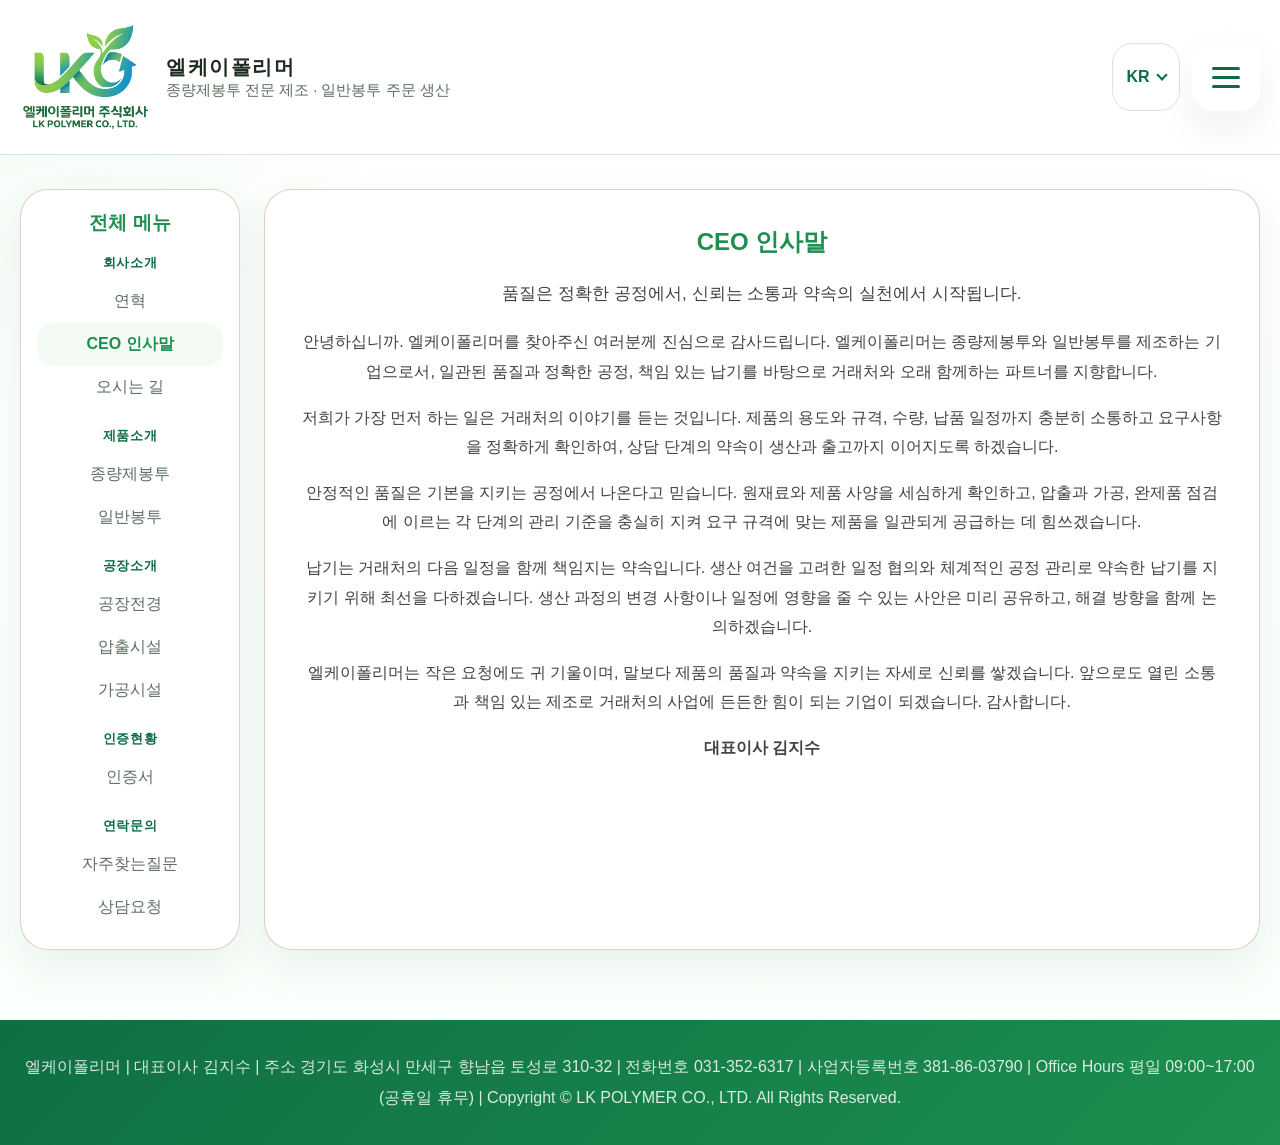
==== commit 350e0881: "1" ====
--- a/about-ceo.html
+++ b/about-ceo.html
@@ -55,28 +55,31 @@
       </aside>
       <section class="content-panel">
         <h1 data-text-key="title">CEO 인사말</h1>
-        <p class="lead" data-text-key="lead">대표 인사말은 기업의 신뢰와 방향성을 보여주는 중요한 영역입니다. 아래 예시는 수정용 초안입니다.</p>
+        <p class="lead" data-text-key="lead">품질은 정확한 공정에서, 신뢰는 소통과 약속의 실천에서 시작됩니다.</p>
         <div class="section-block">
           <p>
             안녕하십니까. 엘케이폴리머를 찾아주신 여러분께 진심으로 감사드립니다.
-            저희 엘케이폴리머는 종량제봉투와 일반봉투를 생산하는 제조업체로서,
-            고객 여러분께 신뢰와 믿음을 드릴 수 있는 기업이 되기 위해 늘 성실한 자세로 현장을 지켜오고 있습니다.
+            엘케이폴리머는 종량제봉투와 일반봉투를 제조하는 기업으로서,
+            일관된 품질과 정확한 공정, 책임 있는 납기를 바탕으로 거래처와 오래 함께하는 파트너를 지향합니다.
           </p>
           <p>
-            저희는 제조업의 기본이 정확한 공정과 책임 있는 납기라고 생각합니다.
-            아무리 좋은 제품이라도 약속한 품질과 일정이 지켜지지 않으면 고객의 신뢰를 얻을 수 없기에,
-            엘케이폴리머는 생산 전 과정에서 세심한 관리와 꾸준한 점검을 통해 안정적인 품질을 유지하고
-            고객이 안심하고 맡길 수 있는 생산 체계를 갖추기 위해 노력하고 있습니다.
+            저희가 가장 먼저 하는 일은 거래처의 이야기를 듣는 것입니다.
+            제품의 용도와 규격, 수량, 납품 일정까지 충분히 소통하고 요구사항을 정확하게 확인하여,
+            상담 단계의 약속이 생산과 출고까지 이어지도록 하겠습니다.
           </p>
           <p>
-            또한 고객이 필요로 하는 요구사항에 더욱 성실하게 대응하고,
-            우수한 납기와 책임 있는 공급으로 현장에서 실질적인 도움이 되는 파트너가 되고자 합니다.
-            작은 요청에도 귀 기울이고, 한 번의 거래가 아닌 오랜 신뢰로 이어질 수 있도록
-            언제나 진정성 있는 자세로 최선을 다하겠습니다.
+            안정적인 품질은 기본을 지키는 공정에서 나온다고 믿습니다.
+            원재료와 제품 사양을 세심하게 확인하고, 압출과 가공, 완제품 점검에 이르는 각 단계의 관리 기준을 충실히 지켜
+            요구 규격에 맞는 제품을 일관되게 공급하는 데 힘쓰겠습니다.
           </p>
           <p>
-            앞으로도 엘케이폴리머는 신뢰와 믿음을 바탕으로 고객 여러분과 함께 성장하며,
-            정확한 공정과 우수한 납기로 보답하는 기업이 되겠습니다.
+            납기는 거래처의 다음 일정을 함께 책임지는 약속입니다.
+            생산 여건을 고려한 일정 협의와 체계적인 공정 관리로 약속한 납기를 지키기 위해 최선을 다하겠습니다.
+            생산 과정의 변경 사항이나 일정에 영향을 줄 수 있는 사안은 미리 공유하고, 해결 방향을 함께 논의하겠습니다.
+          </p>
+          <p>
+            엘케이폴리머는 작은 요청에도 귀 기울이며, 말보다 제품의 품질과 약속을 지키는 자세로 신뢰를 쌓겠습니다.
+            앞으로도 열린 소통과 책임 있는 제조로 거래처의 사업에 든든한 힘이 되는 기업이 되겠습니다. 감사합니다.
           </p>
           <p><strong>대표이사 김지수</strong></p>
         </div>
@@ -84,8 +87,8 @@
     </main>
     <footer class="site-footer"><div class="footer-inner"><span data-text-key="footerLine">엘케이폴리머 | 대표이사 김지수 | 주소 경기도 화성시 만세구 향남읍 토성로 310-32 | 전화번호 031-352-6317 | 사업자등록번호 381-86-03790 | Office Hours 평일 09:00~17:00 (공휴일 휴무) | Copyright © LK POLYMER CO., LTD. All Rights Reserved.</span></div></footer>
   </div>
-  <script src="assets/js/content.js"></script>
-  <script src="assets/js/translations.js?v=20261013"></script>
+  <script src="assets/js/content.js?v=20261015-ceo"></script>
+  <script src="assets/js/translations.js?v=20261015-ceo"></script>
   <script src="assets/js/i18n.js?v=20261013"></script>
   <script src="assets/js/site.js?v=20261013"></script>
 </body>
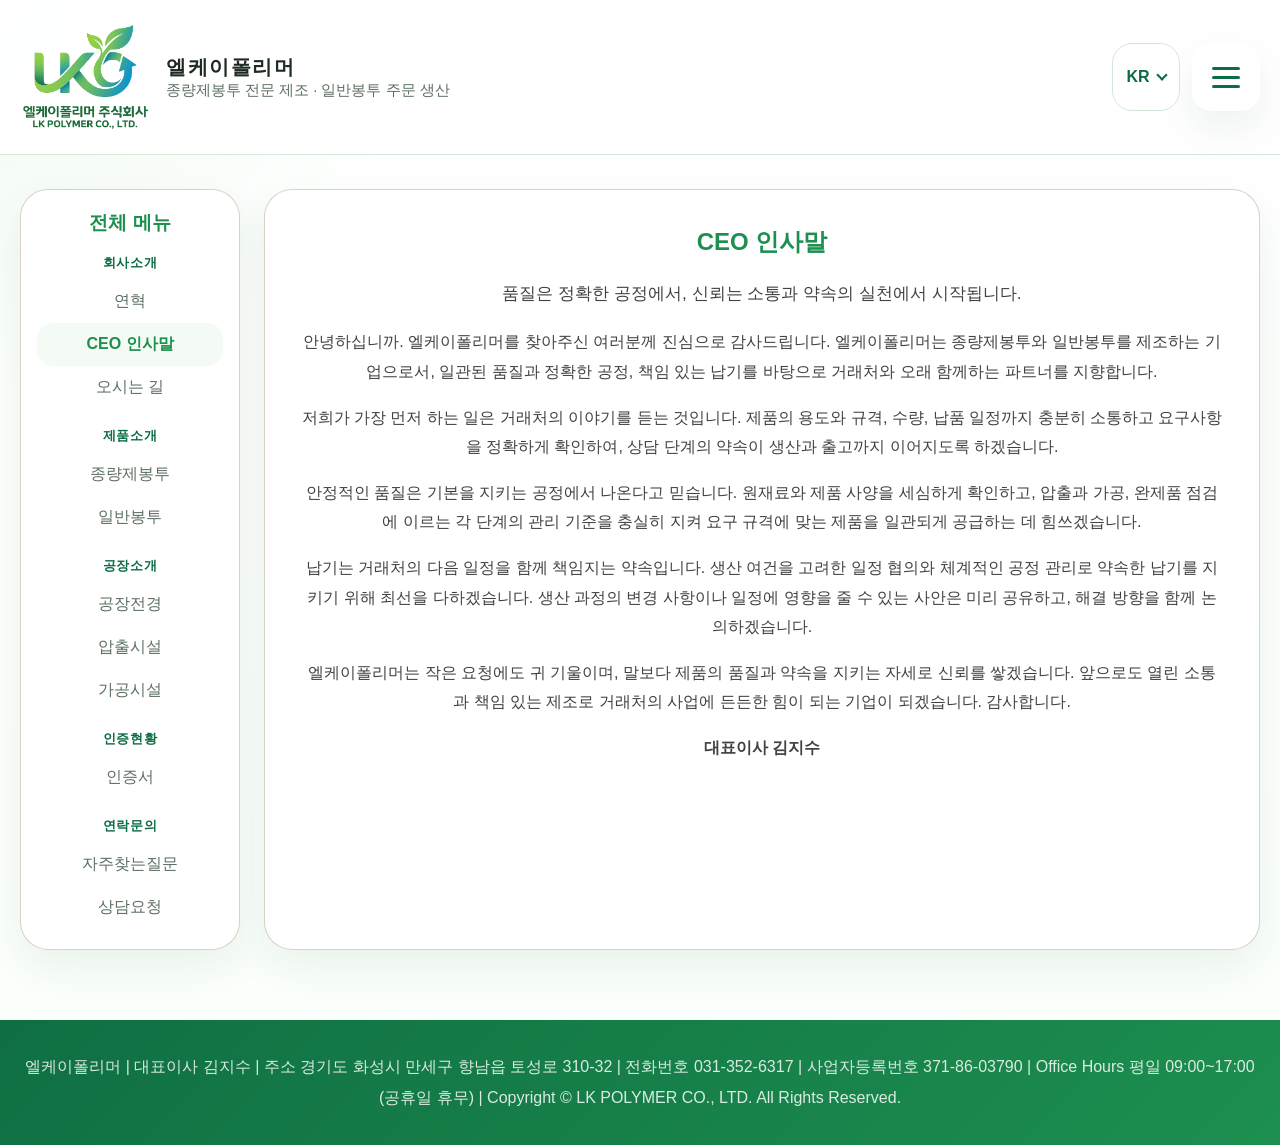
==== commit 61d02133: "1" ====
--- a/about-ceo.html
+++ b/about-ceo.html
@@ -85,10 +85,10 @@
         </div>
       </section>
     </main>
-    <footer class="site-footer"><div class="footer-inner"><span data-text-key="footerLine">엘케이폴리머 | 대표이사 김지수 | 주소 경기도 화성시 만세구 향남읍 토성로 310-32 | 전화번호 031-352-6317 | 사업자등록번호 381-86-03790 | Office Hours 평일 09:00~17:00 (공휴일 휴무) | Copyright © LK POLYMER CO., LTD. All Rights Reserved.</span></div></footer>
+    <footer class="site-footer"><div class="footer-inner"><span data-text-key="footerLine">엘케이폴리머 | 대표이사 김지수 | 주소 경기도 화성시 만세구 향남읍 토성로 310-32 | 전화번호 031-352-6317 | 사업자등록번호 371-86-03790 | Office Hours 평일 09:00~17:00 (공휴일 휴무) | Copyright © LK POLYMER CO., LTD. All Rights Reserved.</span></div></footer>
   </div>
-  <script src="assets/js/content.js?v=20261015-ceo"></script>
-  <script src="assets/js/translations.js?v=20261015-ceo"></script>
+  <script src="assets/js/content.js?v=registration-371"></script>
+  <script src="assets/js/translations.js?v=registration-371"></script>
   <script src="assets/js/i18n.js?v=20261013"></script>
   <script src="assets/js/site.js?v=20261013"></script>
 </body>
